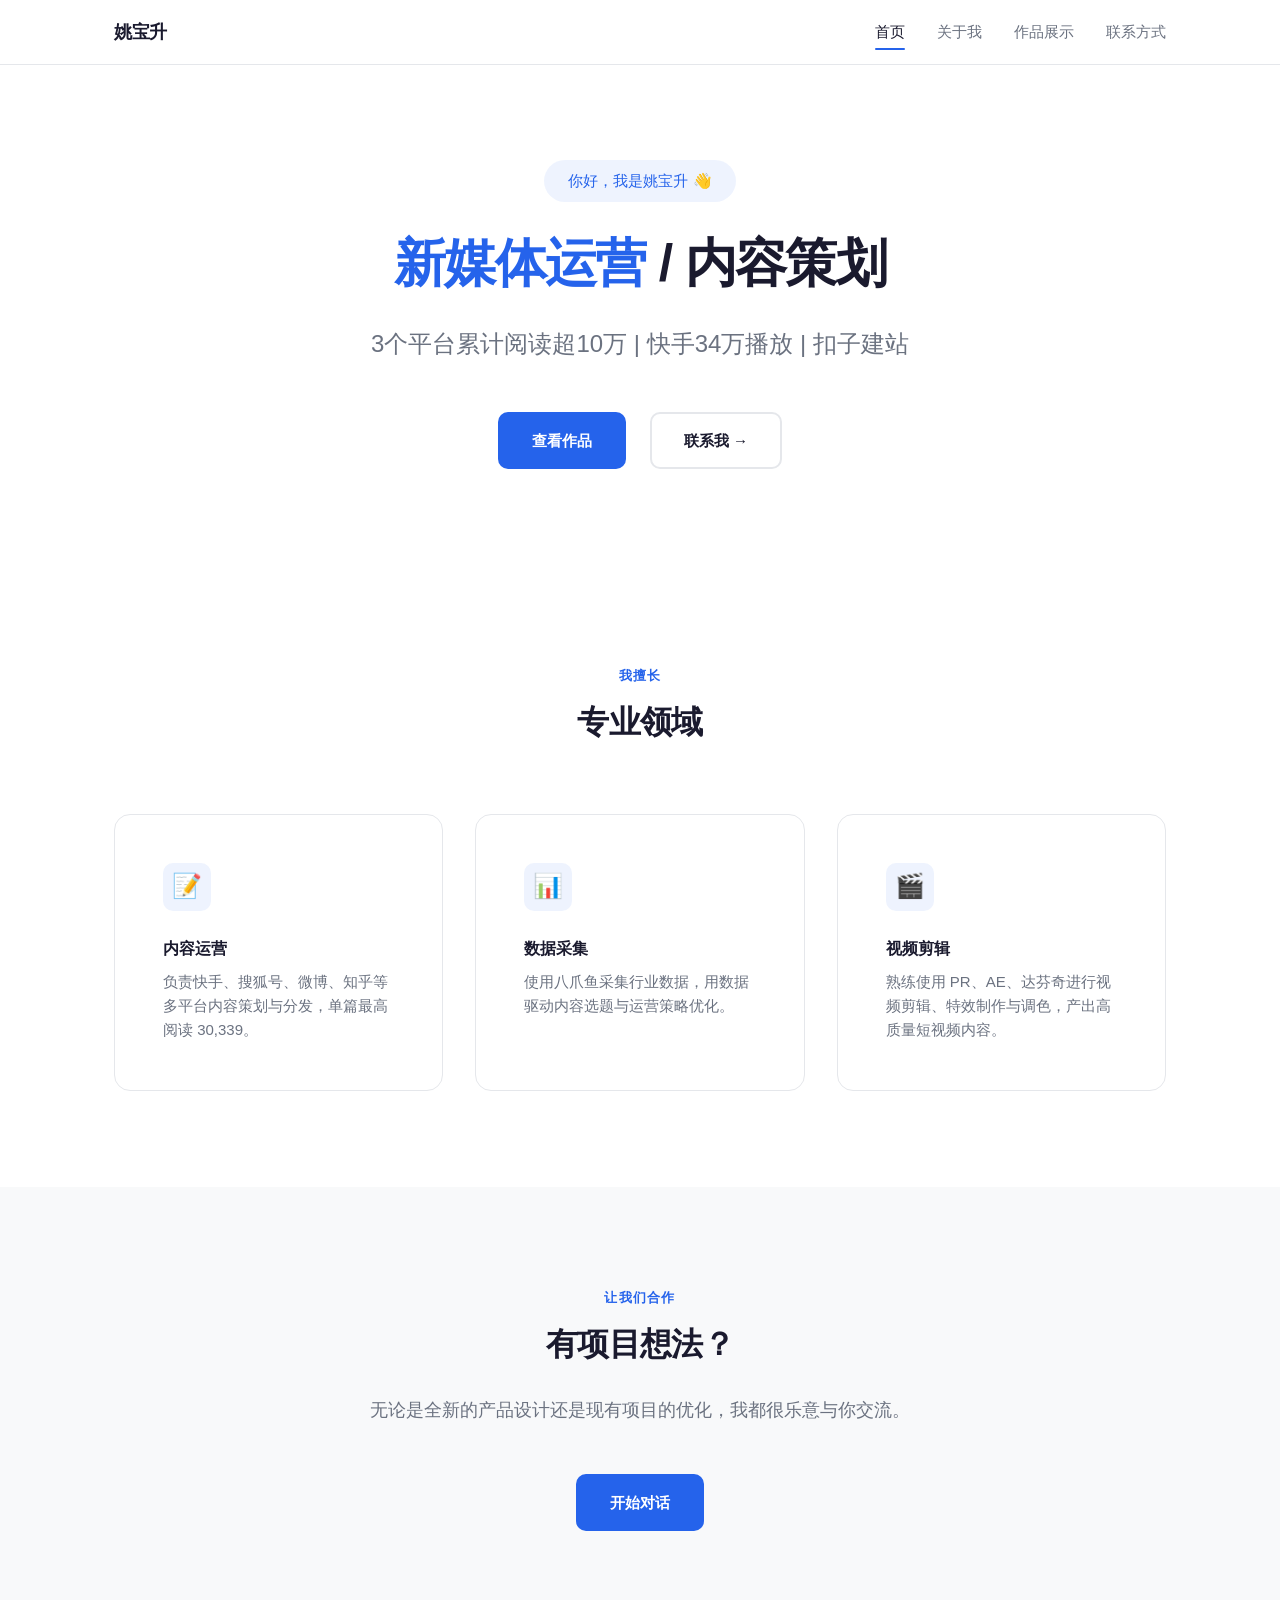
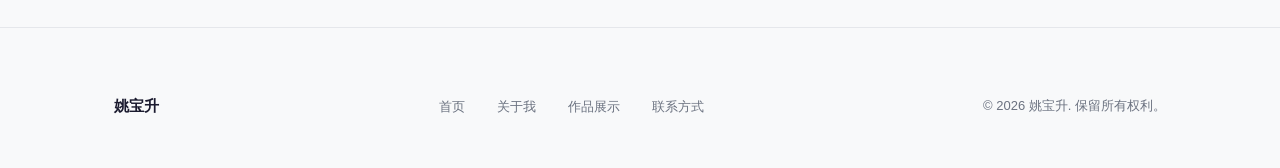
==== index.html @ 9ef6214f "首次上传作品集" ====
<!DOCTYPE html>
<html lang="zh-CN">
<head>
  <meta charset="UTF-8">
  <meta name="viewport" content="width=device-width, initial-scale=1.0">
  <meta name="description" content="姚宝升 - 新媒体运营与内容策划作品集">
  <title>姚宝升 | 新媒体运营 / 内容策划</title>
  <link rel="stylesheet" href="style.css">
</head>
<body>

  <!-- Navigation -->
  <nav class="navbar">
    <div class="nav-container">
      <a href="index.html" class="nav-logo">姚宝升</a>
      <button class="nav-toggle" aria-label="菜单">
        <span></span>
        <span></span>
        <span></span>
      </button>
      <ul class="nav-menu">
        <li><a href="index.html" class="nav-link active">首页</a></li>
        <li><a href="about.html" class="nav-link">关于我</a></li>
        <li><a href="works.html" class="nav-link">作品展示</a></li>
        <li><a href="contact.html" class="nav-link">联系方式</a></li>
      </ul>
    </div>
  </nav>

  <!-- Hero Section -->
  <header class="hero">
    <div class="container">
      <span class="hero-greeting">你好，我是姚宝升 👋</span>
      <h1 class="hero-title">
        <span class="accent">新媒体运营</span> / 内容策划
      </h1>
      <p class="hero-subtitle">
        3个平台累计阅读超10万 | 快手34万播放 | 扣子建站
      </p>
      <div class="hero-actions">
        <a href="works.html" class="btn btn-primary">查看作品</a>
        <a href="contact.html" class="btn btn-secondary">联系我 →</a>
      </div>
    </div>
  </header>

  <!-- Featured Section -->
  <main>
    <section class="section">
      <div class="container">
        <div class="section-header">
          <span class="section-tag">我擅长</span>
          <h2 class="section-title">专业领域</h2>
        </div>
        <div class="featured-grid">
          <div class="feature-card">
            <div class="feature-icon">📝</div>
            <h3>内容运营</h3>
            <p>负责快手、搜狐号、微博、知乎等多平台内容策划与分发，单篇最高阅读 30,339。</p>
          </div>
          <div class="feature-card">
            <div class="feature-icon">📊</div>
            <h3>数据采集</h3>
            <p>使用八爪鱼采集行业数据，用数据驱动内容选题与运营策略优化。</p>
          </div>
          <div class="feature-card">
            <div class="feature-icon">🎬</div>
            <h3>视频剪辑</h3>
            <p>熟练使用 PR、AE、达芬奇进行视频剪辑、特效制作与调色，产出高质量短视频内容。</p>
          </div>
        </div>
      </div>
    </section>

    <!-- CTA Section -->
    <section class="section section-alt">
      <div class="container">
        <div class="container-narrow" style="text-align: center;">
          <span class="section-tag">让我们合作</span>
          <h2 class="section-title" style="margin-bottom: var(--spacing-md);">有项目想法？</h2>
          <p style="font-size: var(--font-size-lg); color: var(--color-text-secondary); margin-bottom: var(--spacing-xl);">
            无论是全新的产品设计还是现有项目的优化，我都很乐意与你交流。
          </p>
          <a href="contact.html" class="btn btn-primary">开始对话</a>
        </div>
      </div>
    </section>
  </main>

  <!-- Footer -->
  <footer class="footer">
    <div class="container">
      <div class="footer-content">
        <span class="footer-brand">姚宝升</span>
        <ul class="footer-links">
          <li><a href="index.html">首页</a></li>
          <li><a href="about.html">关于我</a></li>
          <li><a href="works.html">作品展示</a></li>
          <li><a href="contact.html">联系方式</a></li>
        </ul>
        <span class="footer-copy">© 2026 姚宝升. 保留所有权利。</span>
      </div>
    </div>
  </footer>

  <script>
    // Mobile menu toggle
    const toggle = document.querySelector('.nav-toggle');
    const menu = document.querySelector('.nav-menu');
    toggle.addEventListener('click', () => {
      toggle.classList.toggle('active');
      menu.classList.toggle('active');
    });
    // Close menu on link click (mobile)
    document.querySelectorAll('.nav-link').forEach(link => {
      link.addEventListener('click', () => {
        toggle.classList.remove('active');
        menu.classList.remove('active');
      });
    });
  </script>

</body>
</html>
---- style.css ----
/* ============================
   CSS Variables & Reset
   ============================ */
:root {
  --color-bg: #ffffff;
  --color-bg-alt: #f8f9fa;
  --color-text: #1a1a2e;
  --color-text-secondary: #6b7280;
  --color-accent: #2563eb;
  --color-accent-hover: #1d4ed8;
  --color-border: #e5e7eb;
  --color-card: #ffffff;
  --color-card-hover: #fafbfc;
  --color-shadow: rgba(0, 0, 0, 0.06);
  --color-shadow-hover: rgba(0, 0, 0, 0.1);

  --font-sans: -apple-system, BlinkMacSystemFont, "Segoe UI", "PingFang SC",
    "Hiragino Sans GB", "Microsoft YaHei", Roboto, "Helvetica Neue", Arial,
    sans-serif;

  --spacing-xs: 0.5rem;
  --spacing-sm: 1rem;
  --spacing-md: 1.5rem;
  --spacing-lg: 2rem;
  --spacing-xl: 3rem;
  --spacing-2xl: 4rem;
  --spacing-3xl: 6rem;

  --max-width: 1100px;
  --max-width-narrow: 720px;

  --radius-sm: 6px;
  --radius-md: 10px;
  --radius-lg: 16px;

  --transition: 0.25s ease;

  --font-size-xs: 0.8125rem;
  --font-size-sm: 0.9375rem;
  --font-size-base: 1rem;
  --font-size-lg: 1.125rem;
  --font-size-xl: 1.5rem;
  --font-size-2xl: 2rem;
  --font-size-3xl: 2.5rem;
  --font-size-4xl: 3.25rem;
}

* {
  margin: 0;
  padding: 0;
  box-sizing: border-box;
}

html {
  scroll-behavior: smooth;
  -webkit-font-smoothing: antialiased;
  -moz-osx-font-smoothing: grayscale;
}

body {
  font-family: var(--font-sans);
  font-size: var(--font-size-base);
  line-height: 1.7;
  color: var(--color-text);
  background-color: var(--color-bg);
  min-height: 100vh;
  display: flex;
  flex-direction: column;
}

img {
  max-width: 100%;
  height: auto;
  display: block;
}

a {
  color: var(--color-accent);
  text-decoration: none;
  transition: color var(--transition);
}

a:hover {
  color: var(--color-accent-hover);
}

/* ============================
   Layout Utilities
   ============================ */
.container {
  width: 100%;
  max-width: var(--max-width);
  margin: 0 auto;
  padding: 0 var(--spacing-md);
}

.container-narrow {
  width: 100%;
  max-width: var(--max-width-narrow);
  margin: 0 auto;
  padding: 0 var(--spacing-md);
}

main {
  flex: 1;
}

/* ============================
   Navigation
   ============================ */
.navbar {
  position: fixed;
  top: 0;
  left: 0;
  right: 0;
  background-color: rgba(255, 255, 255, 0.85);
  backdrop-filter: blur(12px);
  -webkit-backdrop-filter: blur(12px);
  border-bottom: 1px solid var(--color-border);
  z-index: 1000;
}

.nav-container {
  max-width: var(--max-width);
  margin: 0 auto;
  padding: 0 var(--spacing-md);
  display: flex;
  align-items: center;
  justify-content: space-between;
  height: 64px;
}

.nav-logo {
  font-size: var(--font-size-lg);
  font-weight: 700;
  color: var(--color-text);
  letter-spacing: -0.02em;
}

.nav-logo:hover {
  color: var(--color-accent);
}

.nav-menu {
  display: flex;
  align-items: center;
  list-style: none;
  gap: var(--spacing-lg);
}

.nav-link {
  font-size: var(--font-size-sm);
  font-weight: 500;
  color: var(--color-text-secondary);
  padding: var(--spacing-xs) 0;
  position: relative;
  transition: color var(--transition);
}

.nav-link:hover,
.nav-link.active {
  color: var(--color-text);
}

.nav-link.active::after {
  content: "";
  position: absolute;
  bottom: -2px;
  left: 0;
  right: 0;
  height: 2px;
  background-color: var(--color-accent);
  border-radius: 1px;
}

.nav-toggle {
  display: none;
  flex-direction: column;
  justify-content: center;
  align-items: center;
  width: 40px;
  height: 40px;
  background: none;
  border: none;
  cursor: pointer;
  gap: 5px;
  padding: 0;
}

.nav-toggle span {
  display: block;
  width: 24px;
  height: 2px;
  background-color: var(--color-text);
  border-radius: 2px;
  transition: transform var(--transition), opacity var(--transition);
}

.nav-toggle.active span:nth-child(1) {
  transform: translateY(7px) rotate(45deg);
}

.nav-toggle.active span:nth-child(2) {
  opacity: 0;
}

.nav-toggle.active span:nth-child(3) {
  transform: translateY(-7px) rotate(-45deg);
}

/* ============================
   Hero Section (Home)
   ============================ */
.hero {
  padding: calc(var(--spacing-3xl) + 64px) 0 var(--spacing-3xl);
  text-align: center;
}

.hero-greeting {
  display: inline-block;
  font-size: var(--font-size-sm);
  font-weight: 500;
  color: var(--color-accent);
  background-color: rgba(37, 99, 235, 0.08);
  padding: var(--spacing-xs) var(--spacing-md);
  border-radius: 100px;
  margin-bottom: var(--spacing-lg);
}

.hero-title {
  font-size: var(--font-size-4xl);
  font-weight: 800;
  letter-spacing: -0.03em;
  line-height: 1.15;
  margin-bottom: var(--spacing-lg);
  color: var(--color-text);
}

.hero-title .accent {
  color: var(--color-accent);
}

.hero-subtitle {
  font-size: var(--font-size-xl);
  color: var(--color-text-secondary);
  max-width: 560px;
  margin: 0 auto var(--spacing-xl);
  line-height: 1.6;
}

.hero-actions {
  display: flex;
  justify-content: center;
  gap: var(--spacing-md);
  flex-wrap: wrap;
}

/* ============================
   Buttons
   ============================ */
.btn {
  display: inline-flex;
  align-items: center;
  justify-content: center;
  gap: var(--spacing-xs);
  font-family: var(--font-sans);
  font-size: var(--font-size-sm);
  font-weight: 600;
  padding: 0.875rem var(--spacing-lg);
  border-radius: var(--radius-md);
  border: 2px solid transparent;
  cursor: pointer;
  transition: all var(--transition);
  text-decoration: none;
  white-space: nowrap;
}

.btn-primary {
  background-color: var(--color-accent);
  color: #ffffff;
}

.btn-primary:hover {
  background-color: var(--color-accent-hover);
  color: #ffffff;
  transform: translateY(-1px);
  box-shadow: 0 6px 20px rgba(37, 99, 235, 0.3);
}

.btn-secondary {
  background-color: transparent;
  color: var(--color-text);
  border-color: var(--color-border);
}

.btn-secondary:hover {
  border-color: var(--color-text);
  background-color: var(--color-bg-alt);
  transform: translateY(-1px);
}

/* ============================
   Page Header
   ============================ */
.page-header {
  padding: calc(var(--spacing-3xl) + 64px) 0 var(--spacing-xl);
  text-align: center;
}

.page-title {
  font-size: var(--font-size-3xl);
  font-weight: 800;
  letter-spacing: -0.02em;
  margin-bottom: var(--spacing-sm);
}

.page-subtitle {
  font-size: var(--font-size-lg);
  color: var(--color-text-secondary);
}

/* ============================
   Sections
   ============================ */
.section {
  padding: var(--spacing-3xl) 0;
}

.section-alt {
  background-color: var(--color-bg-alt);
}

.section-header {
  text-align: center;
  margin-bottom: var(--spacing-2xl);
}

.section-tag {
  display: inline-block;
  font-size: var(--font-size-xs);
  font-weight: 600;
  text-transform: uppercase;
  letter-spacing: 0.1em;
  color: var(--color-accent);
  margin-bottom: var(--spacing-xs);
}

.section-title {
  font-size: var(--font-size-2xl);
  font-weight: 700;
  letter-spacing: -0.02em;
}

/* ============================
   Cards Grid (Works)
   ============================ */
.works-grid {
  display: grid;
  grid-template-columns: repeat(auto-fill, minmax(320px, 1fr));
  gap: var(--spacing-xl);
}

.work-card {
  background-color: var(--color-card);
  border: 1px solid var(--color-border);
  border-radius: var(--radius-lg);
  overflow: hidden;
  transition: all var(--transition);
  cursor: pointer;
}

.work-card:hover {
  transform: translateY(-4px);
  box-shadow: 0 16px 48px var(--color-shadow-hover);
  border-color: transparent;
}

.work-thumbnail {
  width: 100%;
  aspect-ratio: 16 / 10;
  background: linear-gradient(135deg, #667eea 0%, #764ba2 100%);
  display: flex;
  align-items: center;
  justify-content: center;
  color: #fff;
  font-size: var(--font-size-3xl);
  font-weight: 800;
  letter-spacing: 0.05em;
}

.work-card:nth-child(3n+2) .work-thumbnail {
  background: linear-gradient(135deg, #f093fb 0%, #f5576c 100%);
}

.work-card:nth-child(3n+3) .work-thumbnail {
  background: linear-gradient(135deg, #4facfe 0%, #00f2fe 100%);
}

.work-body {
  padding: var(--spacing-lg);
}

.work-title {
  font-size: var(--font-size-lg);
  font-weight: 700;
  margin-bottom: var(--spacing-xs);
}

.work-desc {
  font-size: var(--font-size-sm);
  color: var(--color-text-secondary);
  line-height: 1.6;
  margin-bottom: var(--spacing-md);
}

.work-tags {
  display: flex;
  flex-wrap: wrap;
  gap: var(--spacing-xs);
}

.work-tag {
  font-size: var(--font-size-xs);
  font-weight: 500;
  color: var(--color-accent);
  background-color: rgba(37, 99, 235, 0.08);
  padding: 0.25rem 0.75rem;
  border-radius: 100px;
}

/* ============================
   Platform Showcase (Works Page)
   ============================ */
.platform-section {
  margin-bottom: var(--spacing-3xl);
}

.platform-section:last-child {
  margin-bottom: 0;
}

.platform-header {
  display: flex;
  align-items: baseline;
  gap: var(--spacing-md);
  margin-bottom: var(--spacing-xl);
  padding-bottom: var(--spacing-sm);
  border-bottom: 2px solid var(--color-border);
  flex-wrap: wrap;
}

.platform-name {
  font-size: var(--font-size-xl);
  font-weight: 700;
  letter-spacing: -0.01em;
  color: var(--color-text);
}

.platform-summary {
  font-size: var(--font-size-sm);
  color: var(--color-text-secondary);
}

.screenshots-grid {
  display: grid;
  gap: var(--spacing-xl);
  align-items: start;
}

.screenshots-grid.phones {
  grid-template-columns: repeat(auto-fill, minmax(200px, 1fr));
}

.screenshots-grid.web {
  grid-template-columns: repeat(auto-fill, minmax(380px, 1fr));
}

.screenshot-card {
  transition: transform var(--transition);
}

.screenshot-card:hover {
  transform: translateY(-3px);
}

.screenshot-img {
  width: 100%;
  height: auto;
  border-radius: var(--radius-md);
  border: 1px solid var(--color-border);
  display: block;
  margin-bottom: var(--spacing-sm);
  box-shadow: 0 4px 16px var(--color-shadow);
}

.screenshot-caption {
  font-size: var(--font-size-sm);
  color: var(--color-text-secondary);
  line-height: 1.6;
  text-align: center;
}

@media (max-width: 768px) {
  .screenshots-grid.phones {
    grid-template-columns: repeat(auto-fill, minmax(140px, 1fr));
    gap: var(--spacing-md);
  }

  .screenshots-grid.web {
    grid-template-columns: 1fr;
    gap: var(--spacing-md);
  }

  .platform-section {
    margin-bottom: var(--spacing-2xl);
  }
}

/* ============================
   About Page
   ============================ */
.about-intro {
  display: grid;
  grid-template-columns: 280px 1fr;
  gap: var(--spacing-2xl);
  align-items: center;
  margin-bottom: var(--spacing-3xl);
}

.about-avatar {
  width: 280px;
  height: 280px;
  border-radius: 50%;
  background: linear-gradient(135deg, #667eea 0%, #764ba2 100%);
  display: flex;
  align-items: center;
  justify-content: center;
  color: #fff;
  font-size: 5rem;
  font-weight: 800;
  letter-spacing: 0.05em;
  margin: 0 auto;
}

.about-text h2 {
  font-size: var(--font-size-2xl);
  font-weight: 700;
  margin-bottom: var(--spacing-md);
}

.about-text p {
  font-size: var(--font-size-base);
  color: var(--color-text-secondary);
  line-height: 1.8;
  margin-bottom: var(--spacing-md);
}

.skills-grid {
  display: grid;
  grid-template-columns: repeat(auto-fit, minmax(220px, 1fr));
  gap: var(--spacing-lg);
  margin-bottom: var(--spacing-3xl);
}

.skill-category {
  background-color: var(--color-bg);
  border: 1px solid var(--color-border);
  border-radius: var(--radius-lg);
  padding: var(--spacing-lg);
}

.skill-category h3 {
  font-size: var(--font-size-base);
  font-weight: 700;
  margin-bottom: var(--spacing-md);
  display: flex;
  align-items: center;
  gap: var(--spacing-xs);
}

.skill-list {
  list-style: none;
}

.skill-list li {
  font-size: var(--font-size-sm);
  color: var(--color-text-secondary);
  padding: var(--spacing-xs) 0;
  border-bottom: 1px solid var(--color-border);
  display: flex;
  justify-content: space-between;
  align-items: center;
}

.skill-list li:last-child {
  border-bottom: none;
}

.skill-level {
  font-size: var(--font-size-xs);
  color: var(--color-accent);
  font-weight: 600;
}

.timeline {
  position: relative;
  padding-left: var(--spacing-xl);
}

.timeline::before {
  content: "";
  position: absolute;
  left: 6px;
  top: 8px;
  bottom: 8px;
  width: 2px;
  background-color: var(--color-border);
}

.timeline-item {
  position: relative;
  padding-bottom: var(--spacing-xl);
}

.timeline-item:last-child {
  padding-bottom: 0;
}

.timeline-item::before {
  content: "";
  position: absolute;
  left: -22px;
  top: 8px;
  width: 14px;
  height: 14px;
  border-radius: 50%;
  background-color: var(--color-bg);
  border: 3px solid var(--color-accent);
}

.timeline-date {
  font-size: var(--font-size-xs);
  font-weight: 600;
  color: var(--color-accent);
  text-transform: uppercase;
  letter-spacing: 0.08em;
  margin-bottom: var(--spacing-xs);
}

.timeline-title {
  font-size: var(--font-size-base);
  font-weight: 700;
  margin-bottom: var(--spacing-xs);
}

.timeline-desc {
  font-size: var(--font-size-sm);
  color: var(--color-text-secondary);
  line-height: 1.6;
}

/* ============================
   Contact Page
   ============================ */
.contact-wrapper {
  display: grid;
  grid-template-columns: 1fr 1.4fr;
  gap: var(--spacing-3xl);
  align-items: start;
}

.contact-info h2 {
  font-size: var(--font-size-2xl);
  font-weight: 700;
  margin-bottom: var(--spacing-md);
}

.contact-info p {
  font-size: var(--font-size-base);
  color: var(--color-text-secondary);
  line-height: 1.7;
  margin-bottom: var(--spacing-xl);
}

.contact-list {
  list-style: none;
  display: flex;
  flex-direction: column;
  gap: var(--spacing-lg);
}

.contact-item {
  display: flex;
  align-items: center;
  gap: var(--spacing-md);
}

.contact-icon {
  width: 48px;
  height: 48px;
  border-radius: var(--radius-md);
  background-color: rgba(37, 99, 235, 0.08);
  display: flex;
  align-items: center;
  justify-content: center;
  font-size: 1.25rem;
  flex-shrink: 0;
}

.contact-label {
  font-size: var(--font-size-xs);
  color: var(--color-text-secondary);
  margin-bottom: 2px;
}

.contact-value {
  font-size: var(--font-size-sm);
  font-weight: 600;
  color: var(--color-text);
}

.contact-value a {
  color: var(--color-text);
}

.contact-value a:hover {
  color: var(--color-accent);
}

.contact-form {
  background-color: var(--color-bg-alt);
  border-radius: var(--radius-lg);
  padding: var(--spacing-2xl);
}

.form-group {
  margin-bottom: var(--spacing-lg);
}

.form-label {
  display: block;
  font-size: var(--font-size-sm);
  font-weight: 600;
  margin-bottom: var(--spacing-xs);
  color: var(--color-text);
}

.form-label .required {
  color: #ef4444;
}

.form-input,
.form-textarea {
  width: 100%;
  font-family: var(--font-sans);
  font-size: var(--font-size-sm);
  padding: 0.875rem var(--spacing-md);
  border: 1.5px solid var(--color-border);
  border-radius: var(--radius-md);
  background-color: var(--color-bg);
  color: var(--color-text);
  transition: border-color var(--transition), box-shadow var(--transition);
}

.form-input:focus,
.form-textarea:focus {
  outline: none;
  border-color: var(--color-accent);
  box-shadow: 0 0 0 3px rgba(37, 99, 235, 0.1);
}

.form-textarea {
  resize: vertical;
  min-height: 140px;
}

.form-success {
  display: none;
  background-color: #d4edda;
  color: #155724;
  padding: var(--spacing-sm) var(--spacing-md);
  border-radius: var(--radius-md);
  font-size: var(--font-size-sm);
  margin-bottom: var(--spacing-md);
}

.form-success.show {
  display: block;
  animation: fadeIn 0.3s ease;
}

/* ============================
   Featured Section (Home)
   ============================ */
.featured-grid {
  display: grid;
  grid-template-columns: repeat(auto-fit, minmax(280px, 1fr));
  gap: var(--spacing-lg);
}

.feature-card {
  padding: var(--spacing-xl);
  border: 1px solid var(--color-border);
  border-radius: var(--radius-lg);
  transition: all var(--transition);
}

.feature-card:hover {
  border-color: var(--color-accent);
  transform: translateY(-2px);
}

.feature-icon {
  width: 48px;
  height: 48px;
  border-radius: var(--radius-md);
  background-color: rgba(37, 99, 235, 0.08);
  display: flex;
  align-items: center;
  justify-content: center;
  font-size: 1.5rem;
  margin-bottom: var(--spacing-md);
}

.feature-card h3 {
  font-size: var(--font-size-base);
  font-weight: 700;
  margin-bottom: var(--spacing-xs);
}

.feature-card p {
  font-size: var(--font-size-sm);
  color: var(--color-text-secondary);
  line-height: 1.6;
}

/* ============================
   Lightbox
   ============================ */
.lightbox-overlay {
  position: fixed;
  top: 0;
  left: 0;
  width: 100%;
  height: 100%;
  background-color: rgba(0, 0, 0, 0.85);
  display: flex;
  align-items: center;
  justify-content: center;
  z-index: 9999;
  opacity: 0;
  visibility: hidden;
  transition: opacity 0.3s ease, visibility 0.3s ease;
  cursor: zoom-out;
  padding: var(--spacing-md);
}

.lightbox-overlay.active {
  opacity: 1;
  visibility: visible;
}

.lightbox-img {
  max-width: 90vw;
  max-height: 90vh;
  object-fit: contain;
  border-radius: var(--radius-md);
  box-shadow: 0 8px 32px rgba(0, 0, 0, 0.3);
  transform: scale(0.95);
  transition: transform 0.3s ease;
}

.lightbox-overlay.active .lightbox-img {
  transform: scale(1);
}

/* ============================
   Footer
   ============================ */
.footer {
  background-color: var(--color-bg-alt);
  border-top: 1px solid var(--color-border);
  padding: var(--spacing-2xl) 0 var(--spacing-xl);
  margin-top: auto;
}

.footer-content {
  display: flex;
  justify-content: space-between;
  align-items: center;
  flex-wrap: wrap;
  gap: var(--spacing-md);
}

.footer-brand {
  font-size: var(--font-size-sm);
  font-weight: 700;
  color: var(--color-text);
}

.footer-copy {
  font-size: var(--font-size-xs);
  color: var(--color-text-secondary);
}

.footer-links {
  display: flex;
  gap: var(--spacing-lg);
  list-style: none;
}

.footer-links a {
  font-size: var(--font-size-xs);
  color: var(--color-text-secondary);
}

.footer-links a:hover {
  color: var(--color-accent);
}

/* ============================
   Animations
   ============================ */
@keyframes fadeIn {
  from {
    opacity: 0;
    transform: translateY(8px);
  }
  to {
    opacity: 1;
    transform: translateY(0);
  }
}

.fade-in {
  animation: fadeIn 0.5s ease forwards;
}

/* ============================
   Responsive Design
   ============================ */
@media (max-width: 768px) {
  :root {
    --font-size-4xl: 2.25rem;
    --font-size-3xl: 1.75rem;
    --font-size-2xl: 1.5rem;
    --font-size-xl: 1.125rem;
  }

  .nav-toggle {
    display: flex;
  }

  .nav-menu {
    position: fixed;
    top: 64px;
    left: 0;
    right: 0;
    flex-direction: column;
    align-items: stretch;
    gap: 0;
    background-color: var(--color-bg);
    border-bottom: 1px solid var(--color-border);
    padding: var(--spacing-sm) 0;
    transform: translateY(-120%);
    transition: transform 0.3s ease;
    box-shadow: 0 8px 24px rgba(0, 0, 0, 0.08);
  }

  .nav-menu.active {
    transform: translateY(0);
  }

  .nav-menu li {
    width: 100%;
  }

  .nav-link {
    display: block;
    padding: var(--spacing-md) var(--spacing-lg);
    font-size: var(--font-size-base);
    border-bottom: 1px solid var(--color-border);
  }

  .nav-link:last-child {
    border-bottom: none;
  }

  .nav-link.active::after {
    display: none;
  }

  .nav-link.active {
    color: var(--color-accent);
    background-color: rgba(37, 99, 235, 0.05);
  }

  .hero {
    padding: calc(var(--spacing-2xl) + 64px) 0 var(--spacing-2xl);
  }

  .hero-title {
    font-size: var(--font-size-3xl);
  }

  .hero-subtitle {
    font-size: var(--font-size-base);
  }

  .about-intro {
    grid-template-columns: 1fr;
    gap: var(--spacing-xl);
    text-align: center;
  }

  .about-avatar {
    width: 200px;
    height: 200px;
    font-size: 4rem;
  }

  .about-text h2 {
    text-align: center;
  }

  .contact-wrapper {
    grid-template-columns: 1fr;
    gap: var(--spacing-xl);
  }

  .contact-form {
    padding: var(--spacing-lg);
  }

  .works-grid {
    grid-template-columns: 1fr;
  }

  .section {
    padding: var(--spacing-2xl) 0;
  }

  .footer-content {
    flex-direction: column;
    text-align: center;
  }
}

@media (max-width: 480px) {
  .container,
  .container-narrow {
    padding: 0 var(--spacing-sm);
  }

  .btn {
    width: 100%;
  }

  .hero-actions {
    flex-direction: column;
  }

  .hero-actions .btn {
    width: 100%;
  }
}
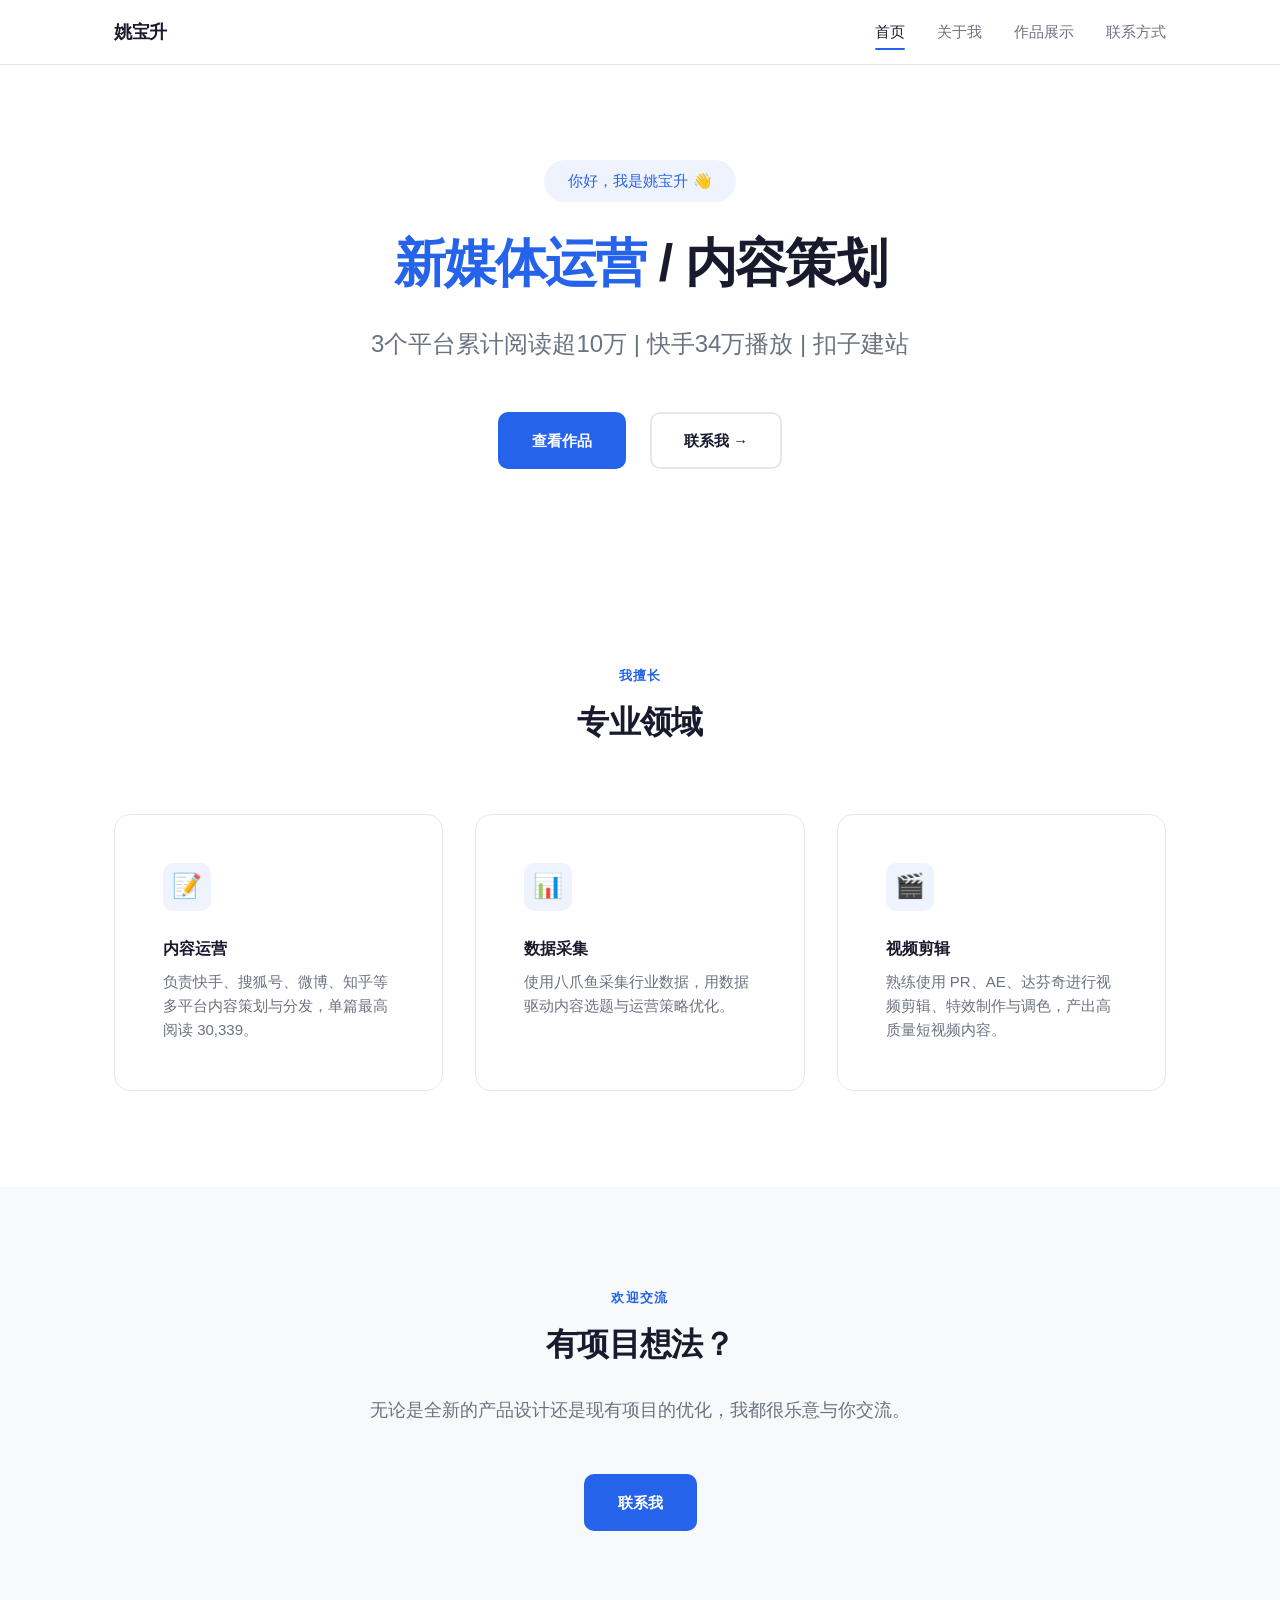
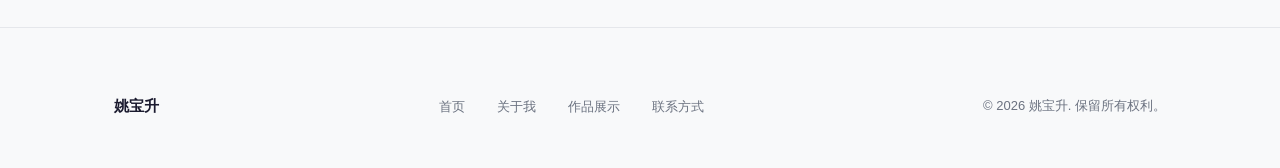
==== commit db871974: "Update CTA text in index.html" ====
--- a/index.html
+++ b/index.html
@@ -76,12 +76,12 @@
     <section class="section section-alt">
       <div class="container">
         <div class="container-narrow" style="text-align: center;">
-          <span class="section-tag">让我们合作</span>
+          <span class="section-tag">欢迎交流</span>
           <h2 class="section-title" style="margin-bottom: var(--spacing-md);">有项目想法？</h2>
           <p style="font-size: var(--font-size-lg); color: var(--color-text-secondary); margin-bottom: var(--spacing-xl);">
             无论是全新的产品设计还是现有项目的优化，我都很乐意与你交流。
           </p>
-          <a href="contact.html" class="btn btn-primary">开始对话</a>
+          <a href="contact.html" class="btn btn-primary">联系我</a>
         </div>
       </div>
     </section>
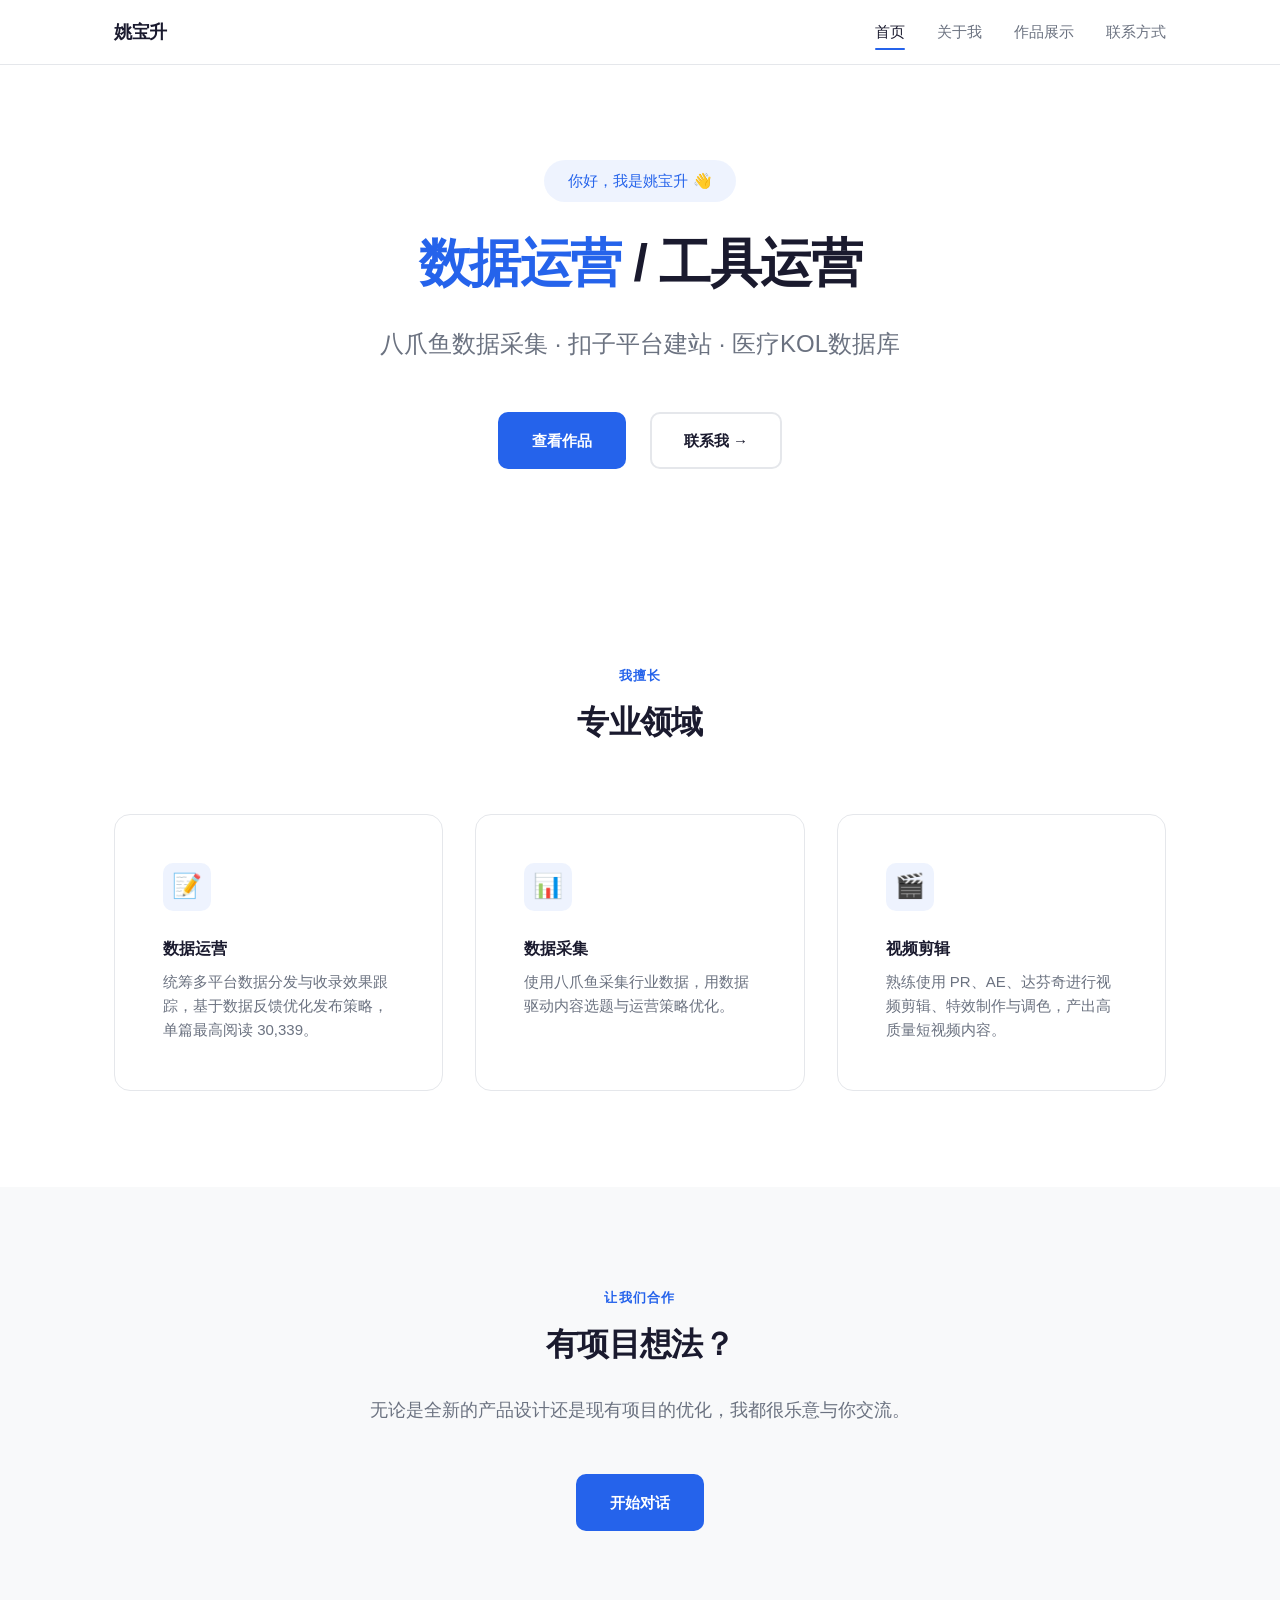
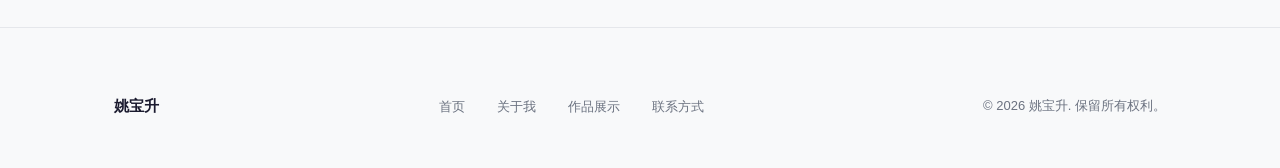
==== commit 7cadf084: "Update index.html" ====
--- a/index.html
+++ b/index.html
@@ -3,8 +3,8 @@
 <head>
   <meta charset="UTF-8">
   <meta name="viewport" content="width=device-width, initial-scale=1.0">
-  <meta name="description" content="姚宝升 - 新媒体运营与内容策划作品集">
-  <title>姚宝升 | 新媒体运营 / 内容策划</title>
+  <meta name="description" content="姚宝升 - 数据运营与工具运营作品集">
+  <title>姚宝升 | 数据运营 / 工具运营</title>
   <link rel="stylesheet" href="style.css">
 </head>
 <body>
@@ -32,10 +32,10 @@
     <div class="container">
       <span class="hero-greeting">你好，我是姚宝升 👋</span>
       <h1 class="hero-title">
-        <span class="accent">新媒体运营</span> / 内容策划
+        <span class="accent">数据运营</span> / 工具运营
       </h1>
       <p class="hero-subtitle">
-        3个平台累计阅读超10万 | 快手34万播放 | 扣子建站
+        八爪鱼数据采集 · 扣子平台建站 · 医疗KOL数据库
       </p>
       <div class="hero-actions">
         <a href="works.html" class="btn btn-primary">查看作品</a>
@@ -55,8 +55,8 @@
         <div class="featured-grid">
           <div class="feature-card">
             <div class="feature-icon">📝</div>
-            <h3>内容运营</h3>
-            <p>负责快手、搜狐号、微博、知乎等多平台内容策划与分发，单篇最高阅读 30,339。</p>
+            <h3>数据运营</h3>
+            <p>统筹多平台数据分发与收录效果跟踪，基于数据反馈优化发布策略，单篇最高阅读 30,339。</p>
           </div>
           <div class="feature-card">
             <div class="feature-icon">📊</div>
@@ -76,12 +76,12 @@
     <section class="section section-alt">
       <div class="container">
         <div class="container-narrow" style="text-align: center;">
-          <span class="section-tag">欢迎交流</span>
+          <span class="section-tag">让我们合作</span>
           <h2 class="section-title" style="margin-bottom: var(--spacing-md);">有项目想法？</h2>
           <p style="font-size: var(--font-size-lg); color: var(--color-text-secondary); margin-bottom: var(--spacing-xl);">
             无论是全新的产品设计还是现有项目的优化，我都很乐意与你交流。
           </p>
-          <a href="contact.html" class="btn btn-primary">联系我</a>
+          <a href="contact.html" class="btn btn-primary">开始对话</a>
         </div>
       </div>
     </section>
